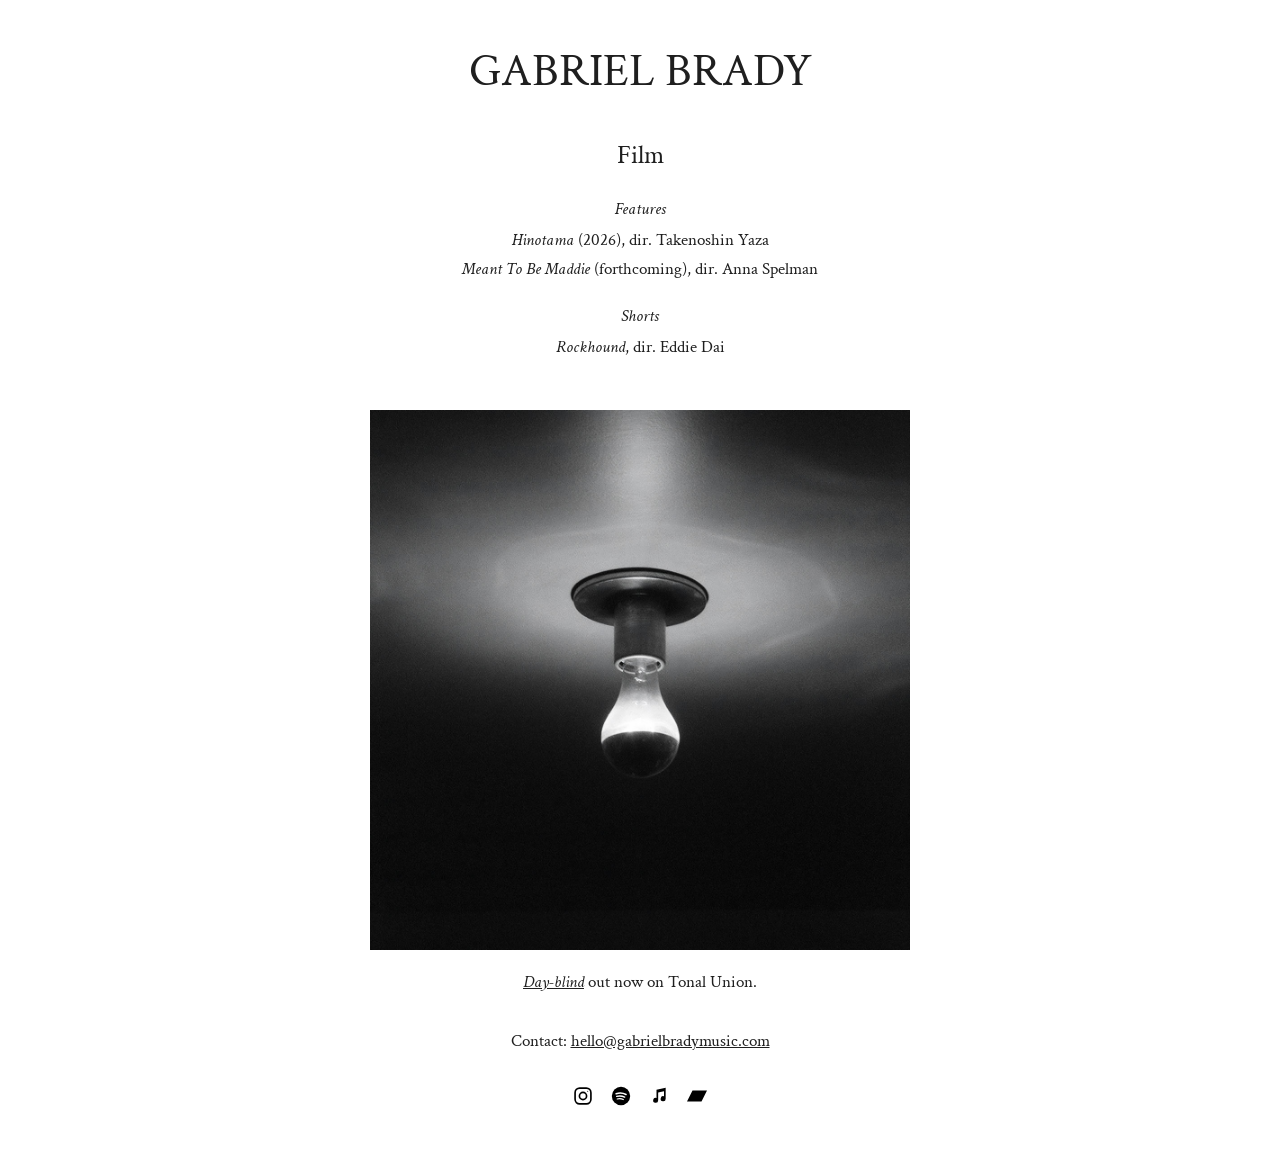
==== index.html @ bf8f71ff "Add film credits and a slot for the film reel Co-Authored-By: Claude Opus 5.5 <noreply@anthropic.com" ====
<!doctype html>
<html lang="en">
<head>
<meta charset="utf-8">
<meta name="viewport" content="width=device-width, initial-scale=1">
<title>Gabriel Brady</title>
<meta name="description" content="Gabriel Brady, composer. Original scores for Hinotama, Meant To Be Maddie and Rockhound. Day-blind out now on Tonal Union.">
<meta property="og:title" content="Gabriel Brady">
<meta property="og:description" content="Composer. Hinotama (2026), Meant To Be Maddie. Day-blind out now on Tonal Union.">
<meta property="og:image" content="https://gabrielbradymusic.com/day-blind.jpg">
<meta property="og:url" content="https://gabrielbradymusic.com">
<link rel="icon" href="icon.png">
<link rel="apple-touch-icon" href="icon.png">
<link rel="preconnect" href="https://fonts.googleapis.com">
<link rel="preconnect" href="https://fonts.gstatic.com" crossorigin>
<link href="https://fonts.googleapis.com/css2?family=Crimson+Text:ital@0;1&display=swap" rel="stylesheet">
<style>
  body {
    margin: 0;
    background: #fff;
    color: #1f1f1f;
    font-family: "Crimson Text", Georgia, serif;
    font-size: 17px;
    line-height: 1.7;
    text-align: center;
  }
  a { color: inherit; }
  h1 {
    margin: 44px 24px 34px;
    font-size: 46px;
    font-weight: 400;
    line-height: 1.2;
  }
  h1 a { text-decoration: none; }
  .reel {
    width: 760px;
    max-width: calc(100% - 48px);
    margin: 0 auto 40px;
    aspect-ratio: 16 / 9;
    background: #000;
  }
  .reel iframe { display: block; width: 100%; height: 100%; border: 0; }
  .film { margin: 0 24px 48px; }
  .film h2 {
    margin: 0 0 6px;
    font-size: 26px;
    font-weight: 400;
  }
  .film h3 {
    margin: 18px 0 2px;
    font-size: 17px;
    font-weight: 400;
    font-style: italic;
  }
  .film ul { list-style: none; margin: 0; padding: 0; }
  .film .dir { white-space: nowrap; }
  .cover {
    display: block;
    width: 540px;
    max-width: calc(100% - 48px);
    margin: 0 auto;
  }
  .cover img { display: block; width: 100%; height: auto; }
  p { margin: 18px 24px 0; }
  .contact { margin-top: 30px; }
  .icons {
    display: flex;
    justify-content: center;
    gap: 18px;
    margin: 30px 0 64px;
  }
  .icons a { display: block; width: 20px; height: 20px; }
  .icons svg { display: block; width: 100%; height: 100%; }
  @media (max-width: 600px) {
    h1 { font-size: 32px; margin: 32px 24px 26px; }
  }
</style>
</head>
<body>

<h1><a href="/">GABRIEL BRADY</a></h1>

<!-- Film reel: paste the Vimeo/YouTube embed URL into src, then delete `hidden`. -->
<div class="reel" hidden>
  <iframe src="" title="Film reel" allow="autoplay; fullscreen; picture-in-picture" allowfullscreen></iframe>
</div>

<section class="film">
  <h2>Film</h2>
  <h3>Features</h3>
  <ul>
    <li><i>Hinotama</i> (2026), <span class="dir">dir. Takenoshin Yaza</span></li>
    <li><i>Meant To Be Maddie</i> (forthcoming), <span class="dir">dir. Anna Spelman</span></li>
  </ul>
  <h3>Shorts</h3>
  <ul>
    <li><i>Rockhound</i>, <span class="dir">dir. Eddie Dai</span></li>
  </ul>
</section>

<a class="cover" href="https://bfan.link/dayblind"><img src="day-blind.jpg" width="1200" height="1200" alt="Day-blind album cover"></a>

<p><a href="https://bfan.link/dayblind"><i>Day-blind</i></a> out now on Tonal Union.</p>

<p class="contact">Contact: <a href="mailto:hello@gabrielbradymusic.com">hello@gabrielbradymusic.com</a></p>

<div class="icons">
  <a href="https://www.instagram.com/gabrielbradymusic/" aria-label="Instagram">
    <svg viewBox="0 0 24 24" fill="none" stroke="#000" stroke-width="2"><rect x="2.5" y="2.5" width="19" height="19" rx="5.5"/><circle cx="12" cy="12" r="4.3"/><circle cx="17.6" cy="6.4" r="0.6" fill="#000" stroke="none"/></svg>
  </a>
  <a href="https://open.spotify.com/artist/0ywhuJfpfzQJtSwu3rqV7p" aria-label="Spotify">
    <svg viewBox="0 0 24 24"><circle cx="12" cy="12" r="11" fill="#000"/><g fill="none" stroke="#fff" stroke-linecap="round"><path d="M6.2 9.2c3.9-1.2 8.3-.9 11.8 1" stroke-width="1.9"/><path d="M6.8 12.5c3.2-.9 6.6-.6 9.6.9" stroke-width="1.6"/><path d="M7.4 15.6c2.5-.7 5.1-.5 7.4.7" stroke-width="1.3"/></g></svg>
  </a>
  <a href="https://music.apple.com/us/artist/gabriel-brady/1469277718" aria-label="Apple Music">
    <svg viewBox="0 0 24 24" fill="#000"><path d="M9 4.5 20 2v13.2a3 3 0 1 1-2-2.8V6.3l-7 1.6v9.3a3 3 0 1 1-2-2.8z"/></svg>
  </a>
  <a href="https://gabrielbrady.bandcamp.com/" aria-label="Bandcamp">
    <svg viewBox="0 0 24 24" fill="#000"><path d="M0 18.5 6.6 5.5H24l-6.6 13z"/></svg>
  </a>
</div>

</body>
</html>
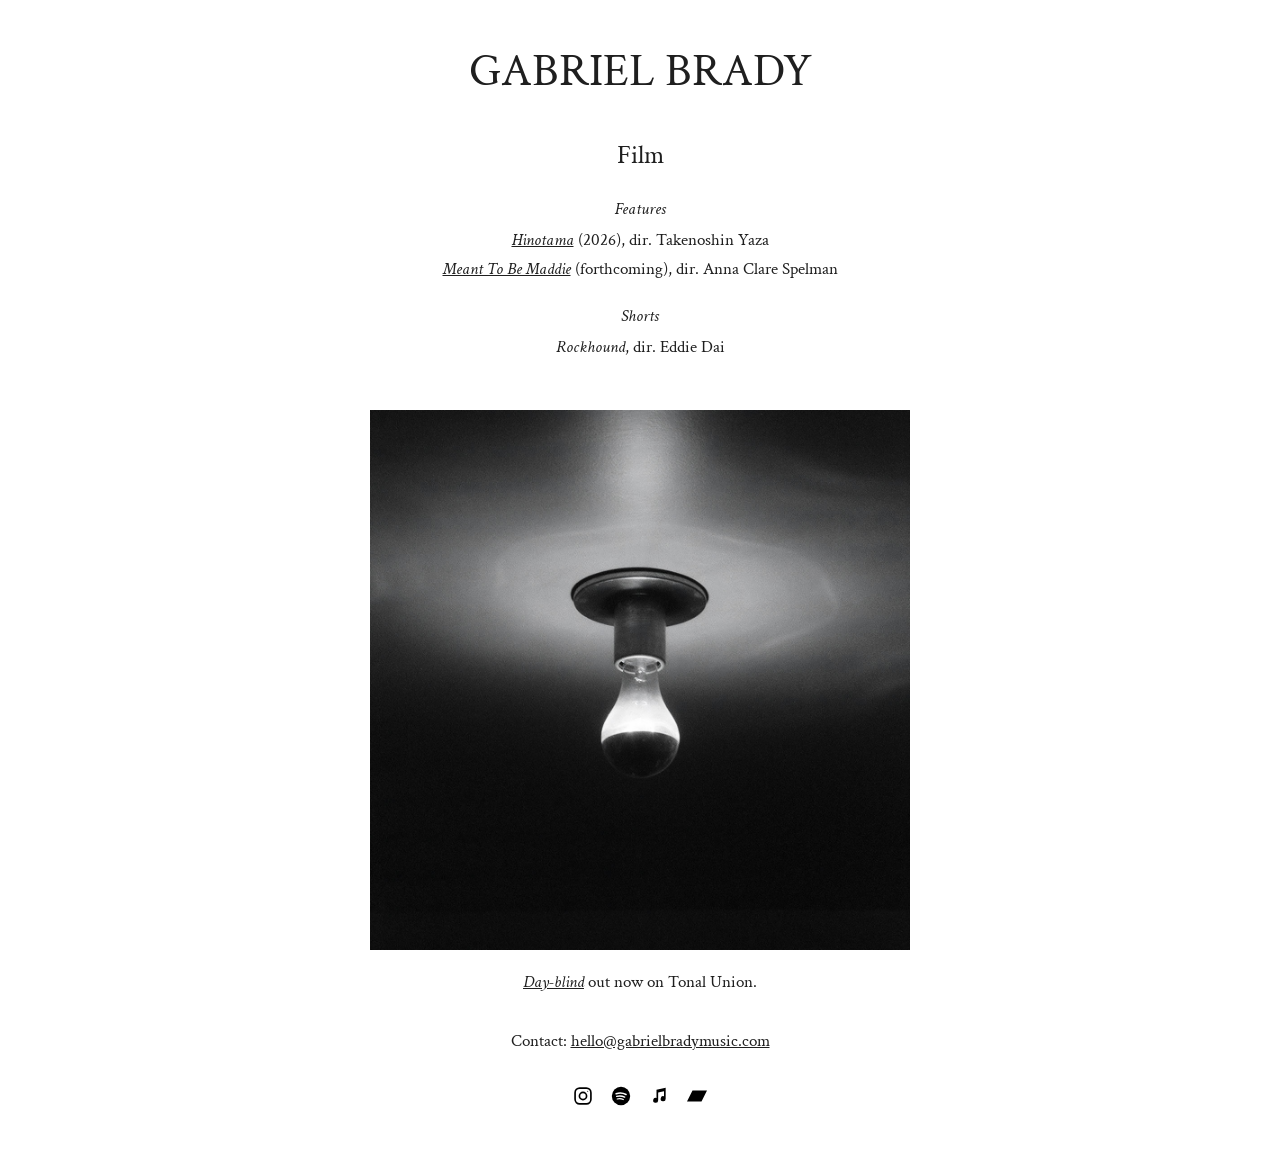
==== commit 068558ac: "Link feature film credits Co-Authored-By: Claude Opus 5.5 <noreply@anthropic.com>" ====
--- a/index.html
+++ b/index.html
@@ -89,8 +89,8 @@
   <h2>Film</h2>
   <h3>Features</h3>
   <ul>
-    <li><i>Hinotama</i> (2026), <span class="dir">dir. Takenoshin Yaza</span></li>
-    <li><i>Meant To Be Maddie</i> (forthcoming), <span class="dir">dir. Anna Spelman</span></li>
+    <li><a href="https://www.biff.kr/eng/html/program/prog_view.asp?idx=84111&amp;c_idx=431"><i>Hinotama</i></a> (2026), <span class="dir">dir. Takenoshin Yaza</span></li>
+    <li><a href="https://www.meanttobemaddie.com/"><i>Meant To Be Maddie</i></a> (forthcoming), <span class="dir">dir. Anna Clare Spelman</span></li>
   </ul>
   <h3>Shorts</h3>
   <ul>
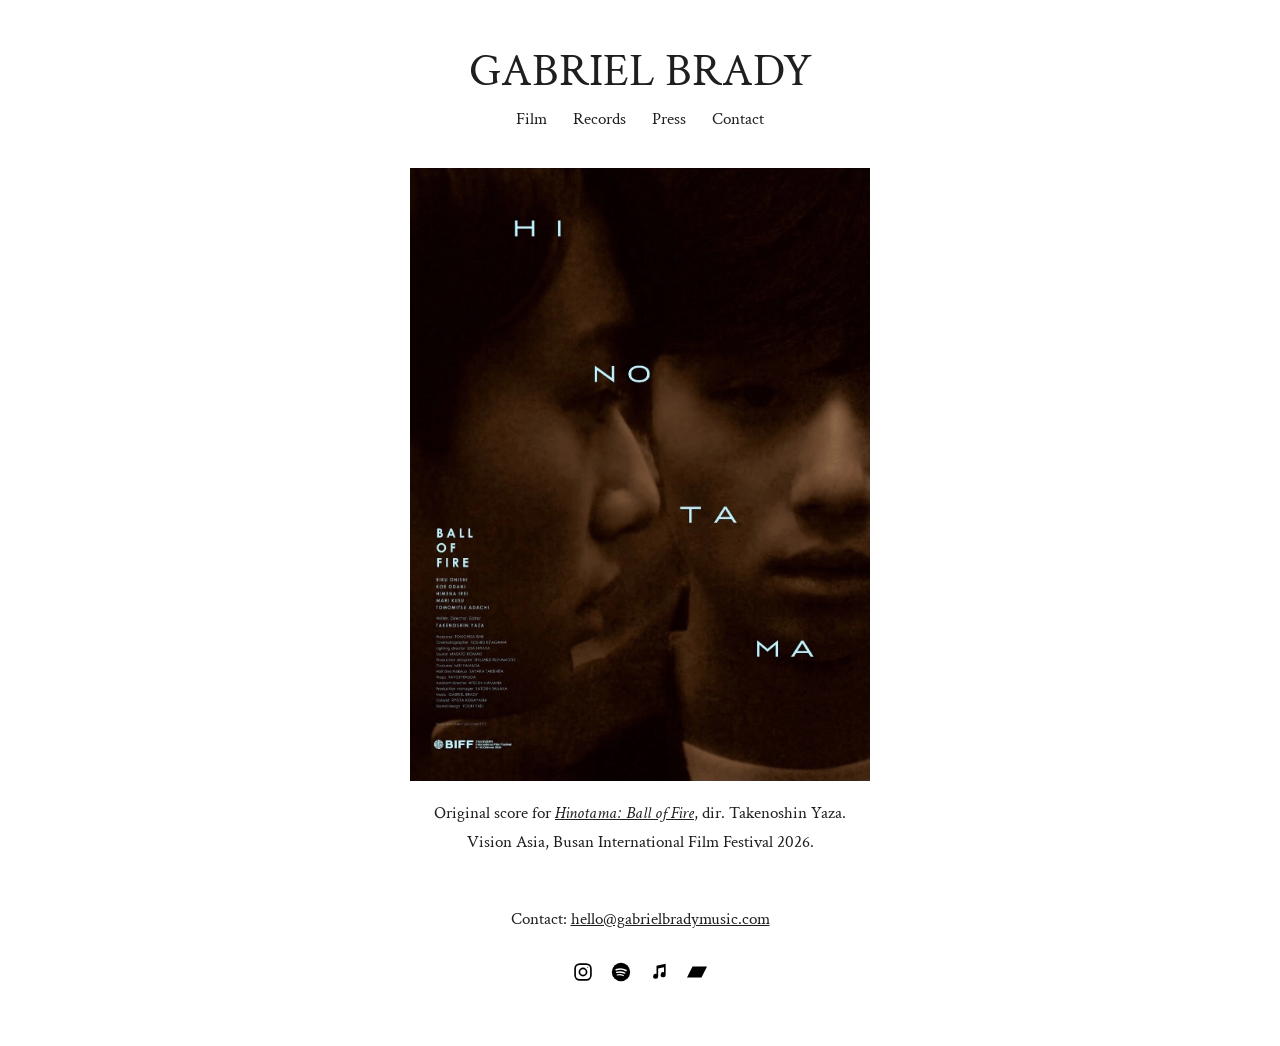
==== commit 4331a59d: "Give press quotes more room; version the stylesheet URL Co-Authored-By: Claude Opus 5.5 <noreply@ant" ====
--- a/index.html
+++ b/index.html
@@ -4,106 +4,36 @@
 <meta charset="utf-8">
 <meta name="viewport" content="width=device-width, initial-scale=1">
 <title>Gabriel Brady</title>
-<meta name="description" content="Gabriel Brady, composer. Original scores for Hinotama, Meant To Be Maddie and Rockhound. Day-blind out now on Tonal Union.">
+<meta name="description" content="Composer. Original score for Hinotama: Ball of Fire, Busan International Film Festival 2026.">
 <meta property="og:title" content="Gabriel Brady">
-<meta property="og:description" content="Composer. Hinotama (2026), Meant To Be Maddie. Day-blind out now on Tonal Union.">
-<meta property="og:image" content="https://gabrielbradymusic.com/day-blind.jpg">
-<meta property="og:url" content="https://gabrielbradymusic.com">
-<link rel="icon" href="icon.png">
-<link rel="apple-touch-icon" href="icon.png">
+<meta property="og:description" content="Composer. Original score for Hinotama: Ball of Fire, Busan International Film Festival 2026.">
+<meta property="og:image" content="https://gabrielbradymusic.com/hinotama.jpg">
+<meta property="og:url" content="https://gabrielbradymusic.com/">
+<link rel="icon" href="/icon.png">
+<link rel="apple-touch-icon" href="/icon.png">
 <link rel="preconnect" href="https://fonts.googleapis.com">
 <link rel="preconnect" href="https://fonts.gstatic.com" crossorigin>
 <link href="https://fonts.googleapis.com/css2?family=Crimson+Text:ital@0;1&display=swap" rel="stylesheet">
-<style>
-  body {
-    margin: 0;
-    background: #fff;
-    color: #1f1f1f;
-    font-family: "Crimson Text", Georgia, serif;
-    font-size: 17px;
-    line-height: 1.7;
-    text-align: center;
-  }
-  a { color: inherit; }
-  h1 {
-    margin: 44px 24px 34px;
-    font-size: 46px;
-    font-weight: 400;
-    line-height: 1.2;
-  }
-  h1 a { text-decoration: none; }
-  .reel {
-    width: 760px;
-    max-width: calc(100% - 48px);
-    margin: 0 auto 40px;
-    aspect-ratio: 16 / 9;
-    background: #000;
-  }
-  .reel iframe { display: block; width: 100%; height: 100%; border: 0; }
-  .film { margin: 0 24px 48px; }
-  .film h2 {
-    margin: 0 0 6px;
-    font-size: 26px;
-    font-weight: 400;
-  }
-  .film h3 {
-    margin: 18px 0 2px;
-    font-size: 17px;
-    font-weight: 400;
-    font-style: italic;
-  }
-  .film ul { list-style: none; margin: 0; padding: 0; }
-  .film .dir { white-space: nowrap; }
-  .cover {
-    display: block;
-    width: 540px;
-    max-width: calc(100% - 48px);
-    margin: 0 auto;
-  }
-  .cover img { display: block; width: 100%; height: auto; }
-  p { margin: 18px 24px 0; }
-  .contact { margin-top: 30px; }
-  .icons {
-    display: flex;
-    justify-content: center;
-    gap: 18px;
-    margin: 30px 0 64px;
-  }
-  .icons a { display: block; width: 20px; height: 20px; }
-  .icons svg { display: block; width: 100%; height: 100%; }
-  @media (max-width: 600px) {
-    h1 { font-size: 32px; margin: 32px 24px 26px; }
-  }
-</style>
+<link rel="stylesheet" href="/style.css?v=d45961ae">
 </head>
 <body>
 
 <h1><a href="/">GABRIEL BRADY</a></h1>
 
-<!-- Film reel: paste the Vimeo/YouTube embed URL into src, then delete `hidden`. -->
-<div class="reel" hidden>
-  <iframe src="" title="Film reel" allow="autoplay; fullscreen; picture-in-picture" allowfullscreen></iframe>
-</div>
+<nav>
+  <a href="/film/">Film</a>
+  <a href="/records/">Records</a>
+  <a href="/press/">Press</a>
+  <a href="mailto:hello@gabrielbradymusic.com">Contact</a>
+</nav>
 
-<section class="film">
-  <h2>Film</h2>
-  <h3>Features</h3>
-  <ul>
-    <li><a href="https://www.biff.kr/eng/html/program/prog_view.asp?idx=84111&amp;c_idx=431"><i>Hinotama</i></a> (2026), <span class="dir">dir. Takenoshin Yaza</span></li>
-    <li><a href="https://www.meanttobemaddie.com/"><i>Meant To Be Maddie</i></a> (forthcoming), <span class="dir">dir. Anna Clare Spelman</span></li>
-  </ul>
-  <h3>Shorts</h3>
-  <ul>
-    <li><i>Rockhound</i>, <span class="dir">dir. Eddie Dai</span></li>
-  </ul>
-</section>
+<a class="hero poster" href="https://www.biff.kr/eng/html/program/prog_view.asp?idx=84111&amp;c_idx=431"><img src="/hinotama.jpg" width="1179" height="1572" alt="Hinotama: Ball of Fire poster"></a>
 
-<a class="cover" href="https://bfan.link/dayblind"><img src="day-blind.jpg" width="1200" height="1200" alt="Day-blind album cover"></a>
+<p>Original score for <a href="https://www.biff.kr/eng/html/program/prog_view.asp?idx=84111&amp;c_idx=431"><i>Hinotama: Ball of Fire</i></a>, <span class="nowrap">dir. Takenoshin Yaza.</span><br>
+Vision Asia, <span class="nowrap">Busan International Film Festival 2026.</span></p>
 
-<p><a href="https://bfan.link/dayblind"><i>Day-blind</i></a> out now on Tonal Union.</p>
-
-<p class="contact">Contact: <a href="mailto:hello@gabrielbradymusic.com">hello@gabrielbradymusic.com</a></p>
-
+<footer>
+<p>Contact: <a href="mailto:hello@gabrielbradymusic.com">hello@gabrielbradymusic.com</a></p>
 <div class="icons">
   <a href="https://www.instagram.com/gabrielbradymusic/" aria-label="Instagram">
     <svg viewBox="0 0 24 24" fill="none" stroke="#000" stroke-width="2"><rect x="2.5" y="2.5" width="19" height="19" rx="5.5"/><circle cx="12" cy="12" r="4.3"/><circle cx="17.6" cy="6.4" r="0.6" fill="#000" stroke="none"/></svg>
@@ -118,6 +48,7 @@
     <svg viewBox="0 0 24 24" fill="#000"><path d="M0 18.5 6.6 5.5H24l-6.6 13z"/></svg>
   </a>
 </div>
+</footer>
 
 </body>
 </html>
--- a/style.css
+++ b/style.css
@@ -0,0 +1,70 @@
+body {
+  margin: 0;
+  background: #fff;
+  color: #1f1f1f;
+  font-family: "Crimson Text", Georgia, serif;
+  font-size: 17px;
+  line-height: 1.7;
+  text-align: center;
+}
+a { color: inherit; }
+
+h1 {
+  margin: 44px 24px 6px;
+  font-size: 46px;
+  font-weight: 400;
+  line-height: 1.2;
+}
+h1 a { text-decoration: none; }
+
+nav { margin: 0 24px 34px; }
+nav a { margin: 0 11px; text-decoration: none; }
+nav a[aria-current="page"] { text-decoration: underline; }
+
+.hero { display: block; margin: 0 auto; max-width: calc(100% - 48px); }
+.hero img { display: block; width: 100%; height: auto; }
+.hero.poster { width: 460px; }
+.hero.cover { width: 540px; }
+
+p { margin: 18px 24px 0; }
+
+.reel {
+  width: 760px;
+  max-width: calc(100% - 48px);
+  margin: 0 auto 40px;
+  aspect-ratio: 16 / 9;
+  background: #000;
+}
+.reel iframe { display: block; width: 100%; height: 100%; border: 0; }
+
+.list { margin: 0 24px; }
+.list h2 {
+  margin: 0 0 2px;
+  font-size: 17px;
+  font-weight: 400;
+  font-style: italic;
+}
+.list h2 + ul { margin-bottom: 24px; }
+.list ul { list-style: none; margin: 0; padding: 0; }
+.nowrap { white-space: nowrap; }
+.press li { margin-bottom: 6px; }
+.quotes { margin-bottom: 30px !important; }
+.quotes li { margin-bottom: 34px; }
+.note { font-size: 14px; font-style: italic; margin-top: 24px; }
+
+footer { margin-top: 48px; }
+footer p { margin-top: 0; }
+.icons {
+  display: flex;
+  justify-content: center;
+  gap: 18px;
+  margin: 28px 0 64px;
+}
+.icons a { display: block; width: 20px; height: 20px; }
+.icons svg { display: block; width: 100%; height: 100%; }
+
+@media (max-width: 600px) {
+  h1 { font-size: 32px; margin: 32px 24px 4px; }
+  nav { margin-bottom: 26px; }
+  nav a { margin: 0 8px; }
+}
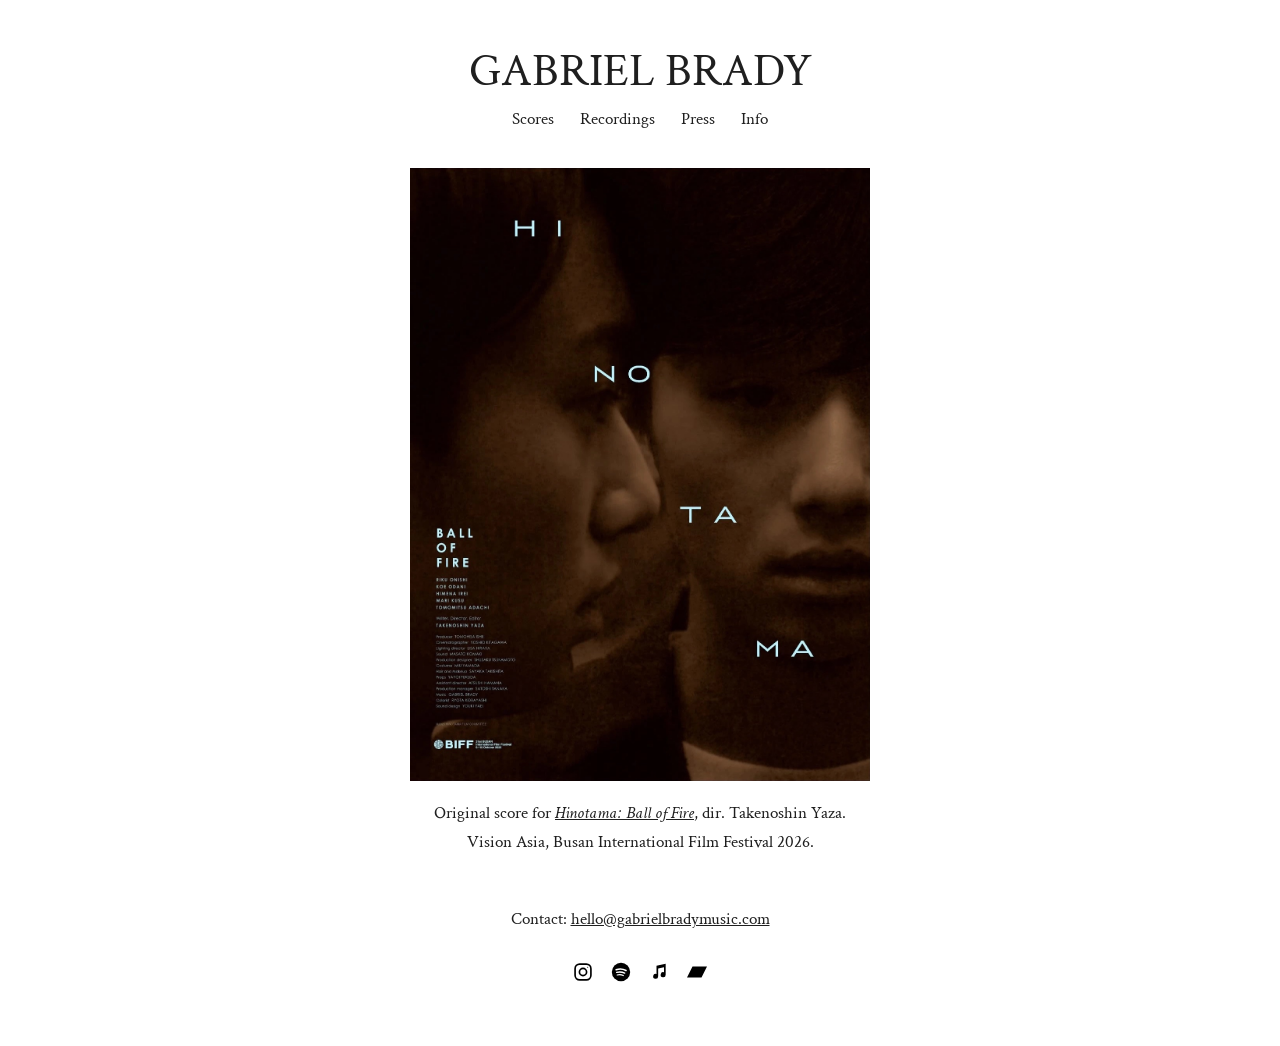
==== commit 35822d69: "Rename Releases page to Recordings /releases/ and /records/ now redirect to /recordings/.  Co-Author" ====
--- a/index.html
+++ b/index.html
@@ -14,17 +14,17 @@
 <link rel="preconnect" href="https://fonts.googleapis.com">
 <link rel="preconnect" href="https://fonts.gstatic.com" crossorigin>
 <link href="https://fonts.googleapis.com/css2?family=Crimson+Text:ital@0;1&display=swap" rel="stylesheet">
-<link rel="stylesheet" href="/style.css?v=d45961ae">
+<link rel="stylesheet" href="/style.css?v=7729255f">
 </head>
 <body>
 
 <h1><a href="/">GABRIEL BRADY</a></h1>
 
 <nav>
-  <a href="/film/">Film</a>
-  <a href="/records/">Records</a>
+  <a href="/scores/">Scores</a>
+  <a href="/recordings/">Recordings</a>
   <a href="/press/">Press</a>
-  <a href="mailto:hello@gabrielbradymusic.com">Contact</a>
+  <a href="/info/">Info</a>
 </nav>
 
 <a class="hero poster" href="https://www.biff.kr/eng/html/program/prog_view.asp?idx=84111&amp;c_idx=431"><img src="/hinotama.jpg" width="1179" height="1572" alt="Hinotama: Ball of Fire poster"></a>
--- a/style.css
+++ b/style.css
@@ -68,3 +68,11 @@
   nav { margin-bottom: 26px; }
   nav a { margin: 0 8px; }
 }
+
+.bio {
+  max-width: 560px;
+  margin: 0 auto;
+  padding: 0 24px;
+  text-align: left;
+}
+.bio p { margin: 0 0 1em; }
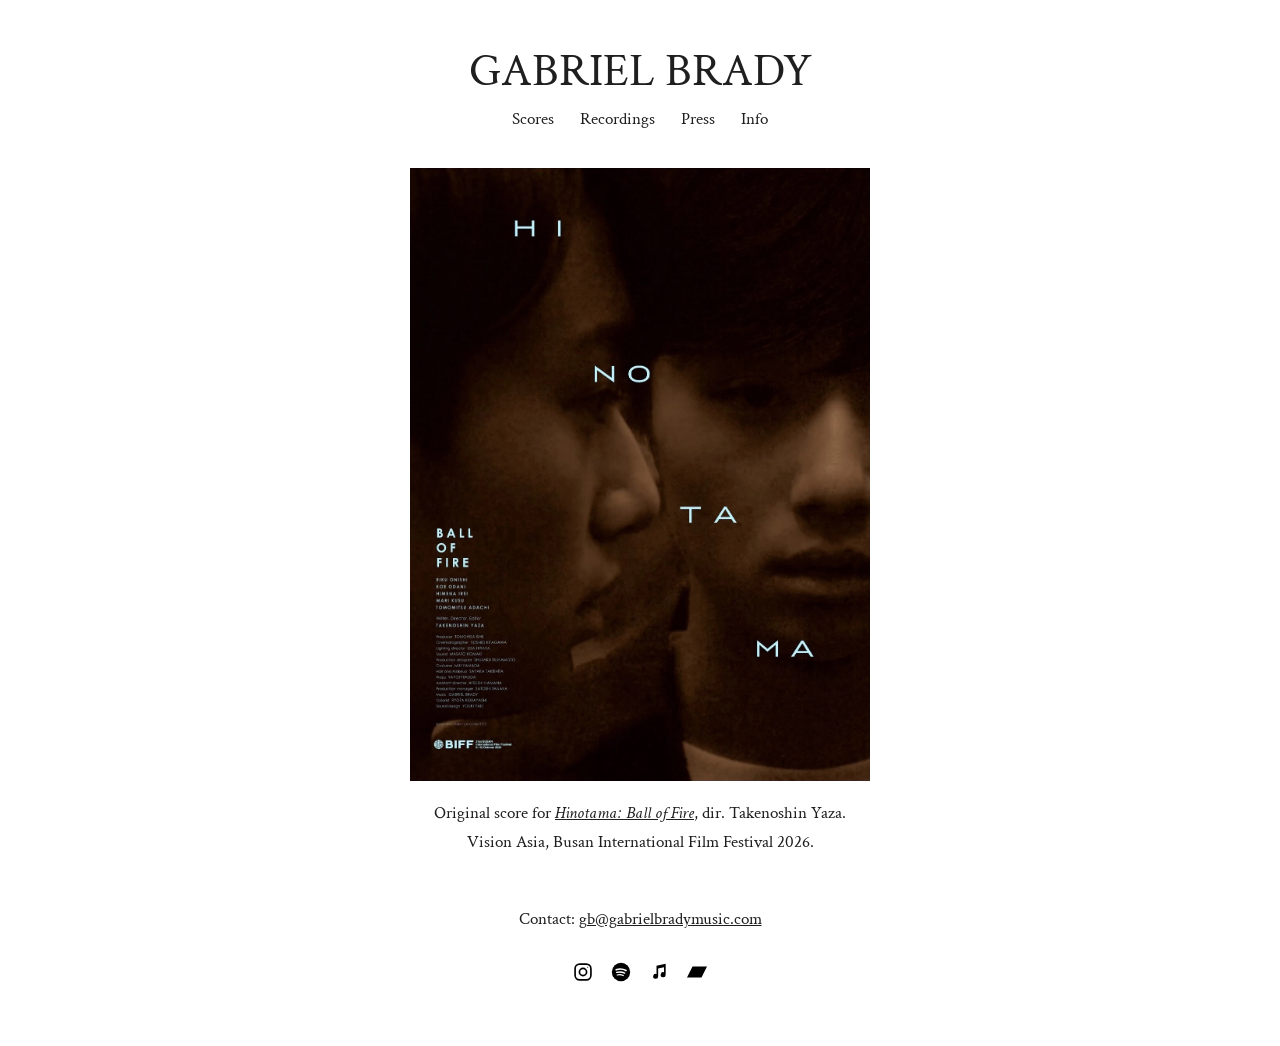
==== commit ea863426: "Use gb@ as the contact address Co-Authored-By: Claude Opus 5.5 <noreply@anthropic.com>" ====
--- a/index.html
+++ b/index.html
@@ -33,7 +33,7 @@
 Vision Asia, <span class="nowrap">Busan International Film Festival 2026.</span></p>
 
 <footer>
-<p>Contact: <a href="mailto:hello@gabrielbradymusic.com">hello@gabrielbradymusic.com</a></p>
+<p>Contact: <a href="mailto:gb@gabrielbradymusic.com">gb@gabrielbradymusic.com</a></p>
 <div class="icons">
   <a href="https://www.instagram.com/gabrielbradymusic/" aria-label="Instagram">
     <svg viewBox="0 0 24 24" fill="none" stroke="#000" stroke-width="2"><rect x="2.5" y="2.5" width="19" height="19" rx="5.5"/><circle cx="12" cy="12" r="4.3"/><circle cx="17.6" cy="6.4" r="0.6" fill="#000" stroke="none"/></svg>
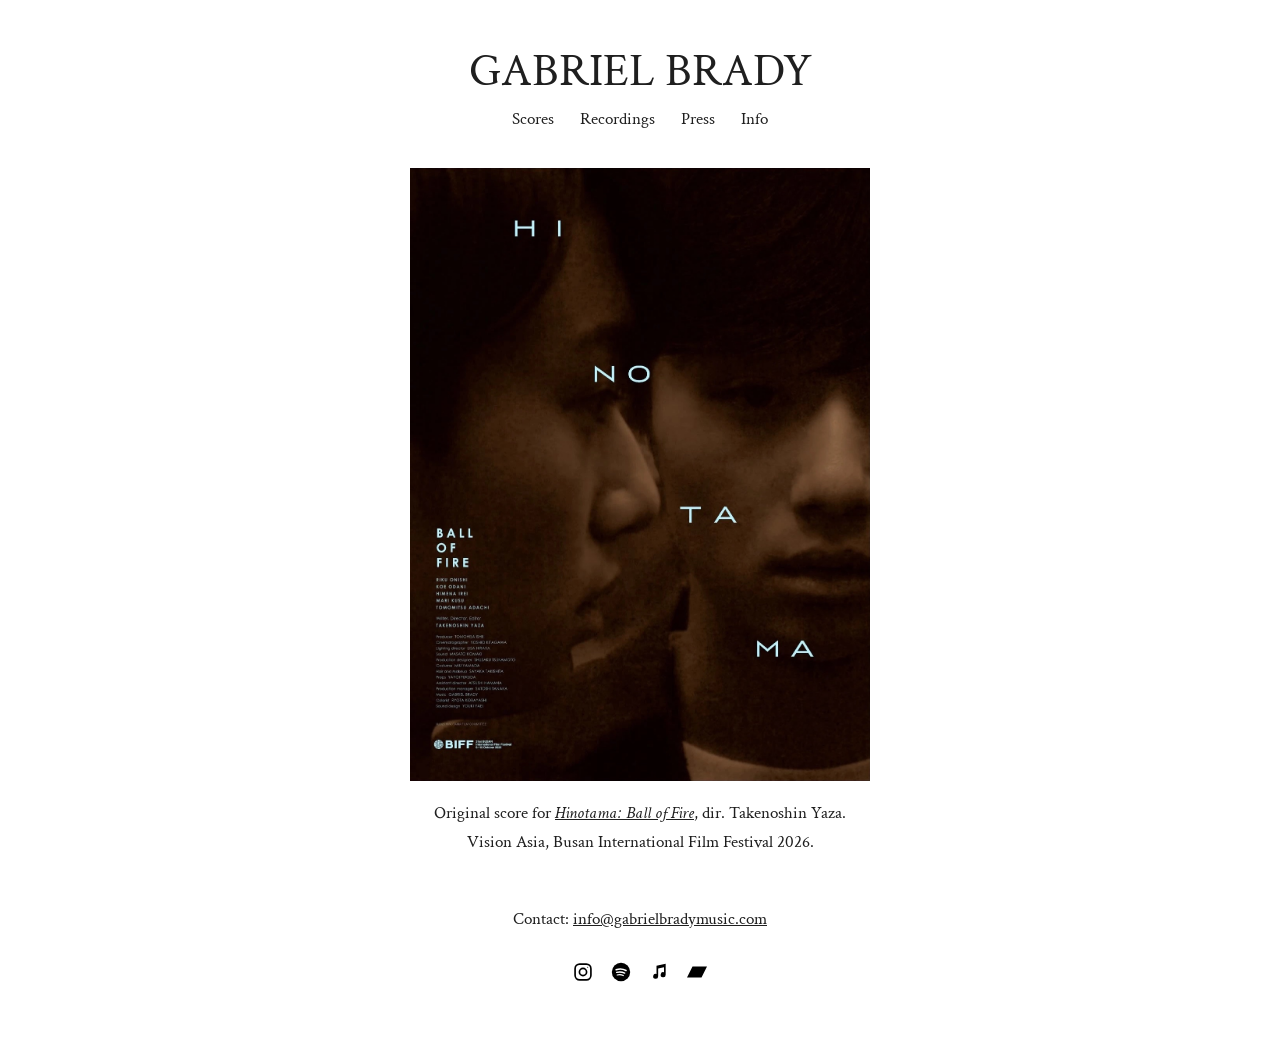
==== commit 4354528d: "Use info@ as the contact address Co-Authored-By: Claude Opus 5.5 <noreply@anthropic.com>" ====
--- a/index.html
+++ b/index.html
@@ -33,7 +33,7 @@
 Vision Asia, <span class="nowrap">Busan International Film Festival 2026.</span></p>
 
 <footer>
-<p>Contact: <a href="mailto:gb@gabrielbradymusic.com">gb@gabrielbradymusic.com</a></p>
+<p>Contact: <a href="mailto:info@gabrielbradymusic.com">info@gabrielbradymusic.com</a></p>
 <div class="icons">
   <a href="https://www.instagram.com/gabrielbradymusic/" aria-label="Instagram">
     <svg viewBox="0 0 24 24" fill="none" stroke="#000" stroke-width="2"><rect x="2.5" y="2.5" width="19" height="19" rx="5.5"/><circle cx="12" cy="12" r="4.3"/><circle cx="17.6" cy="6.4" r="0.6" fill="#000" stroke="none"/></svg>
